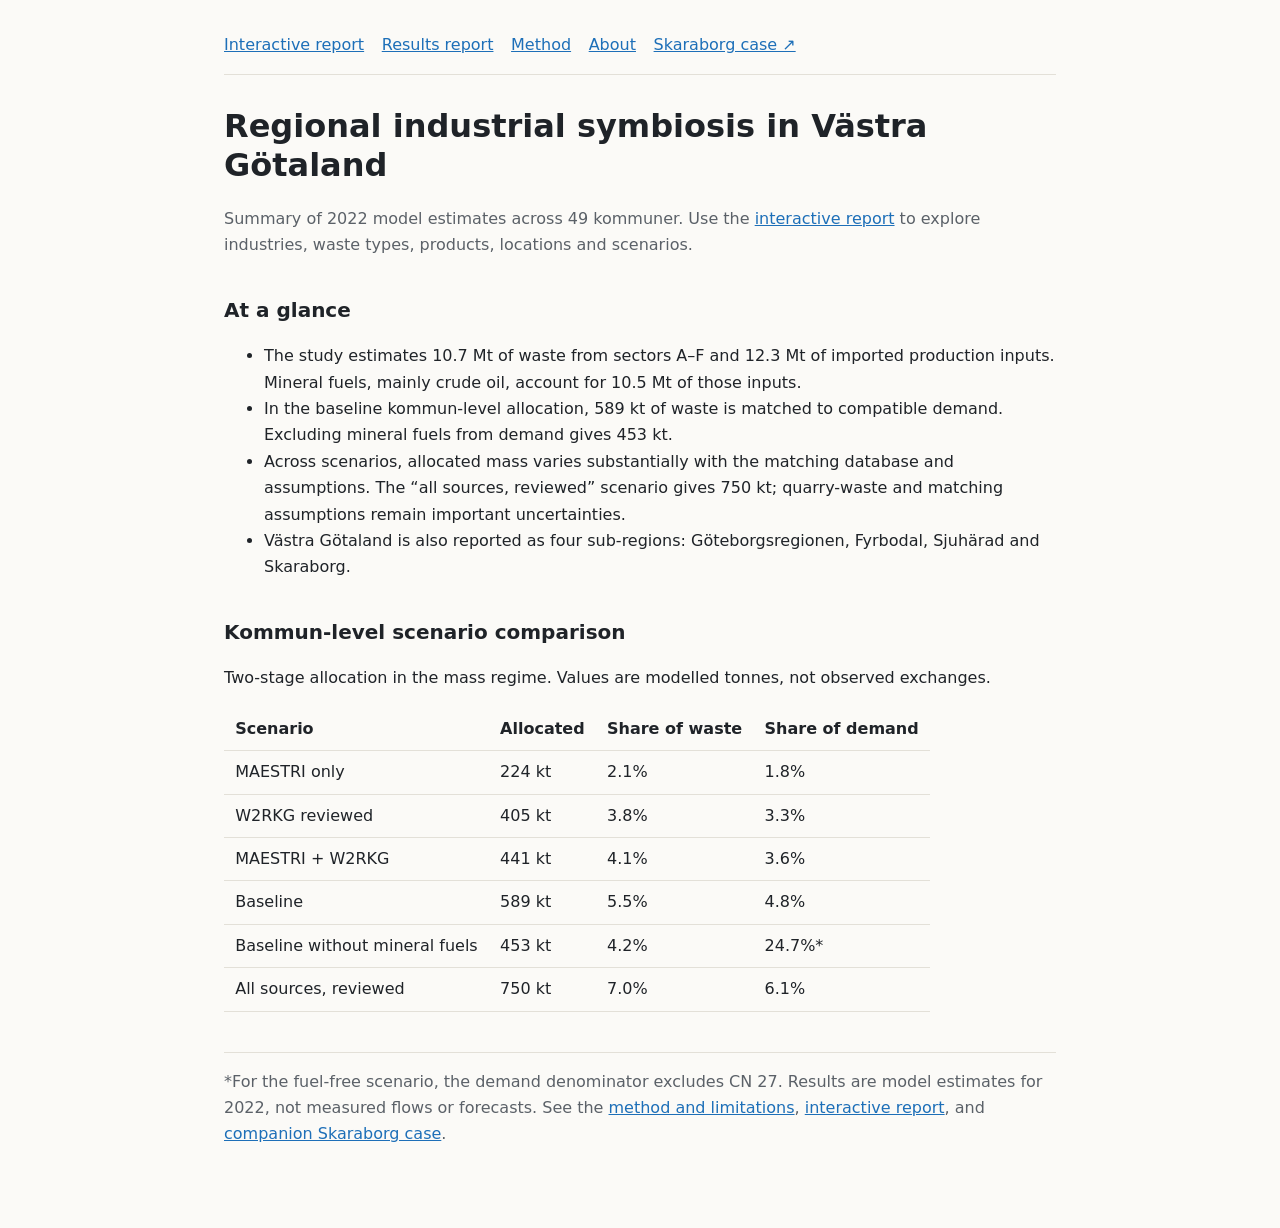
==== docs/reports/index.html @ 7e8b493f "Publish Västra Götaland symbiosis report Co-authored-by: Copilot <223556219+Copilot@users.noreply.gi" ====
<!doctype html>
<html lang="en">
<head>
  <meta charset="utf-8">
  <meta name="viewport" content="width=device-width, initial-scale=1">
  <title>Results report — Industrial Symbiosis in Västra Götaland</title>
  <meta name="description" content="Summary of modelled industrial symbiosis potential in Västra Götaland County, with links to the interactive report and method.">
  <style>
    :root { color-scheme: light dark; --bg: #fbfaf7; --text: #1f2328; --muted: #5b6168; --line: #e3e0d8; --accent: #1d6fb8; }
    @media (prefers-color-scheme: dark) { :root { --bg: #16181b; --text: #e6e4df; --muted: #a2a6ab; --line: #2e3237; --accent: #6cb2f0; } }
    html { background: var(--bg); color: var(--text); }
    body { max-width: 52rem; margin: 0 auto; padding: 2rem 1.25rem 4rem; font: 16px/1.65 system-ui, -apple-system, "Segoe UI", Roboto, sans-serif; }
    nav { display: flex; flex-wrap: wrap; gap: .35rem 1.1rem; padding-bottom: 1rem; border-bottom: 1px solid var(--line); margin-bottom: 2rem; }
    a { color: var(--accent); } h1 { font-size: 2rem; line-height: 1.2; } h2 { margin-top: 2.2rem; font-size: 1.25rem; }
    .lead, .note { color: var(--muted); } table { width: 100%; border-collapse: collapse; display: block; overflow-x: auto; margin: 1rem 0 1.5rem; }
    th, td { text-align: left; padding: .5rem .7rem; border-bottom: 1px solid var(--line); white-space: nowrap; }
    th { font-weight: 650; } .note { border-top: 1px solid var(--line); padding-top: 1rem; margin-top: 2.5rem; }
  </style>
</head>
<body>
  <nav aria-label="Site">
    <a href="../">Interactive report</a>
    <a href="./" aria-current="page">Results report</a>
    <a href="../method.html">Method</a>
    <a href="../about.html">About</a>
    <a href="https://makijota.github.io/skaraborg-symbiosis/skaraborg/">Skaraborg case ↗</a>
  </nav>
  <h1>Regional industrial symbiosis in Västra Götaland</h1>
  <p class="lead">Summary of 2022 model estimates across 49 kommuner. Use the <a href="../">interactive report</a> to explore industries, waste types, products, locations and scenarios.</p>
  <h2>At a glance</h2>
  <ul>
    <li>The study estimates 10.7 Mt of waste from sectors A–F and 12.3 Mt of imported production inputs. Mineral fuels, mainly crude oil, account for 10.5 Mt of those inputs.</li>
    <li>In the baseline kommun-level allocation, 589 kt of waste is matched to compatible demand. Excluding mineral fuels from demand gives 453 kt.</li>
    <li>Across scenarios, allocated mass varies substantially with the matching database and assumptions. The “all sources, reviewed” scenario gives 750 kt; quarry-waste and matching assumptions remain important uncertainties.</li>
    <li>Västra Götaland is also reported as four sub-regions: Göteborgsregionen, Fyrbodal, Sjuhärad and Skaraborg.</li>
  </ul>
  <h2>Kommun-level scenario comparison</h2>
  <p>Two-stage allocation in the mass regime. Values are modelled tonnes, not observed exchanges.</p>
  <table>
    <thead><tr><th>Scenario</th><th>Allocated</th><th>Share of waste</th><th>Share of demand</th></tr></thead>
    <tbody>
      <tr><td>MAESTRI only</td><td>224 kt</td><td>2.1%</td><td>1.8%</td></tr>
      <tr><td>W2RKG reviewed</td><td>405 kt</td><td>3.8%</td><td>3.3%</td></tr>
      <tr><td>MAESTRI + W2RKG</td><td>441 kt</td><td>4.1%</td><td>3.6%</td></tr>
      <tr><td>Baseline</td><td>589 kt</td><td>5.5%</td><td>4.8%</td></tr>
      <tr><td>Baseline without mineral fuels</td><td>453 kt</td><td>4.2%</td><td>24.7%*</td></tr>
      <tr><td>All sources, reviewed</td><td>750 kt</td><td>7.0%</td><td>6.1%</td></tr>
    </tbody>
  </table>
  <p class="note">*For the fuel-free scenario, the demand denominator excludes CN 27. Results are model estimates for 2022, not measured flows or forecasts. See the <a href="../method.html">method and limitations</a>, <a href="../">interactive report</a>, and <a href="https://makijota.github.io/skaraborg-symbiosis/skaraborg/">companion Skaraborg case</a>.</p>
</body>
</html>
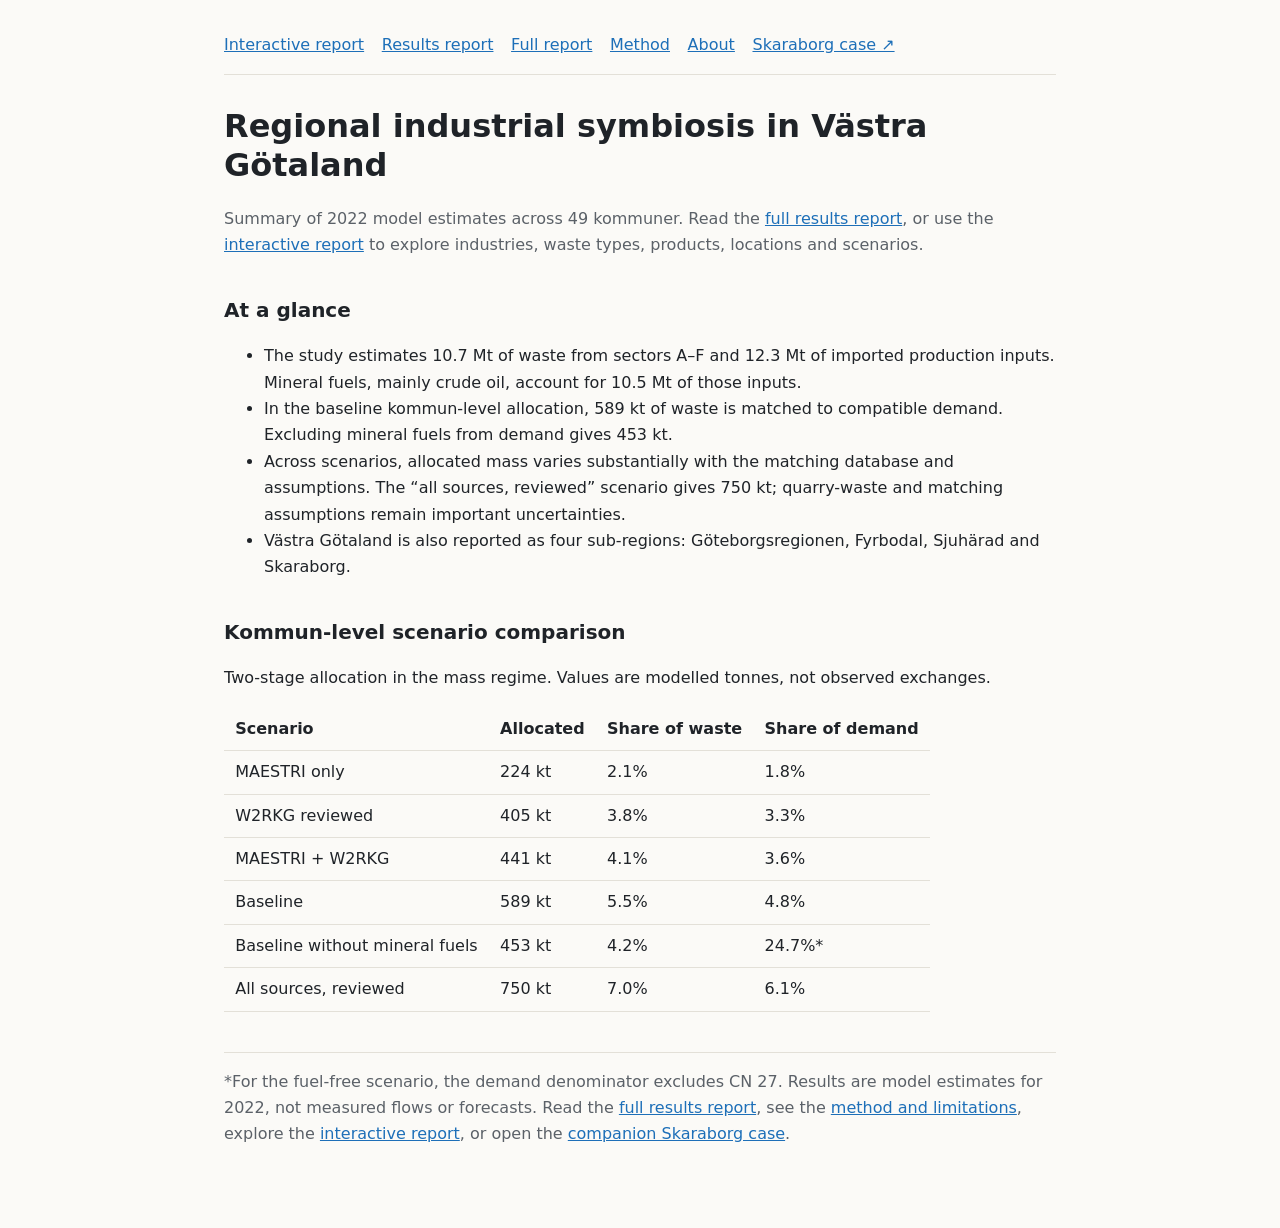
==== commit 34bedcf5: "Publish full Västra Götaland results report Co-authored-by: Copilot <223556219+Copilot@users.noreply" ====
--- a/docs/reports/index.html
+++ b/docs/reports/index.html
@@ -21,12 +21,13 @@
   <nav aria-label="Site">
     <a href="../">Interactive report</a>
     <a href="./" aria-current="page">Results report</a>
+    <a href="full-report.html">Full report</a>
     <a href="../method.html">Method</a>
     <a href="../about.html">About</a>
     <a href="https://makijota.github.io/skaraborg-symbiosis/skaraborg/">Skaraborg case ↗</a>
   </nav>
   <h1>Regional industrial symbiosis in Västra Götaland</h1>
-  <p class="lead">Summary of 2022 model estimates across 49 kommuner. Use the <a href="../">interactive report</a> to explore industries, waste types, products, locations and scenarios.</p>
+  <p class="lead">Summary of 2022 model estimates across 49 kommuner. Read the <a href="full-report.html">full results report</a>, or use the <a href="../">interactive report</a> to explore industries, waste types, products, locations and scenarios.</p>
   <h2>At a glance</h2>
   <ul>
     <li>The study estimates 10.7 Mt of waste from sectors A–F and 12.3 Mt of imported production inputs. Mineral fuels, mainly crude oil, account for 10.5 Mt of those inputs.</li>
@@ -47,6 +48,6 @@
       <tr><td>All sources, reviewed</td><td>750 kt</td><td>7.0%</td><td>6.1%</td></tr>
     </tbody>
   </table>
-  <p class="note">*For the fuel-free scenario, the demand denominator excludes CN 27. Results are model estimates for 2022, not measured flows or forecasts. See the <a href="../method.html">method and limitations</a>, <a href="../">interactive report</a>, and <a href="https://makijota.github.io/skaraborg-symbiosis/skaraborg/">companion Skaraborg case</a>.</p>
+  <p class="note">*For the fuel-free scenario, the demand denominator excludes CN 27. Results are model estimates for 2022, not measured flows or forecasts. Read the <a href="full-report.html">full results report</a>, see the <a href="../method.html">method and limitations</a>, explore the <a href="../">interactive report</a>, or open the <a href="https://makijota.github.io/skaraborg-symbiosis/skaraborg/">companion Skaraborg case</a>.</p>
 </body>
 </html>
